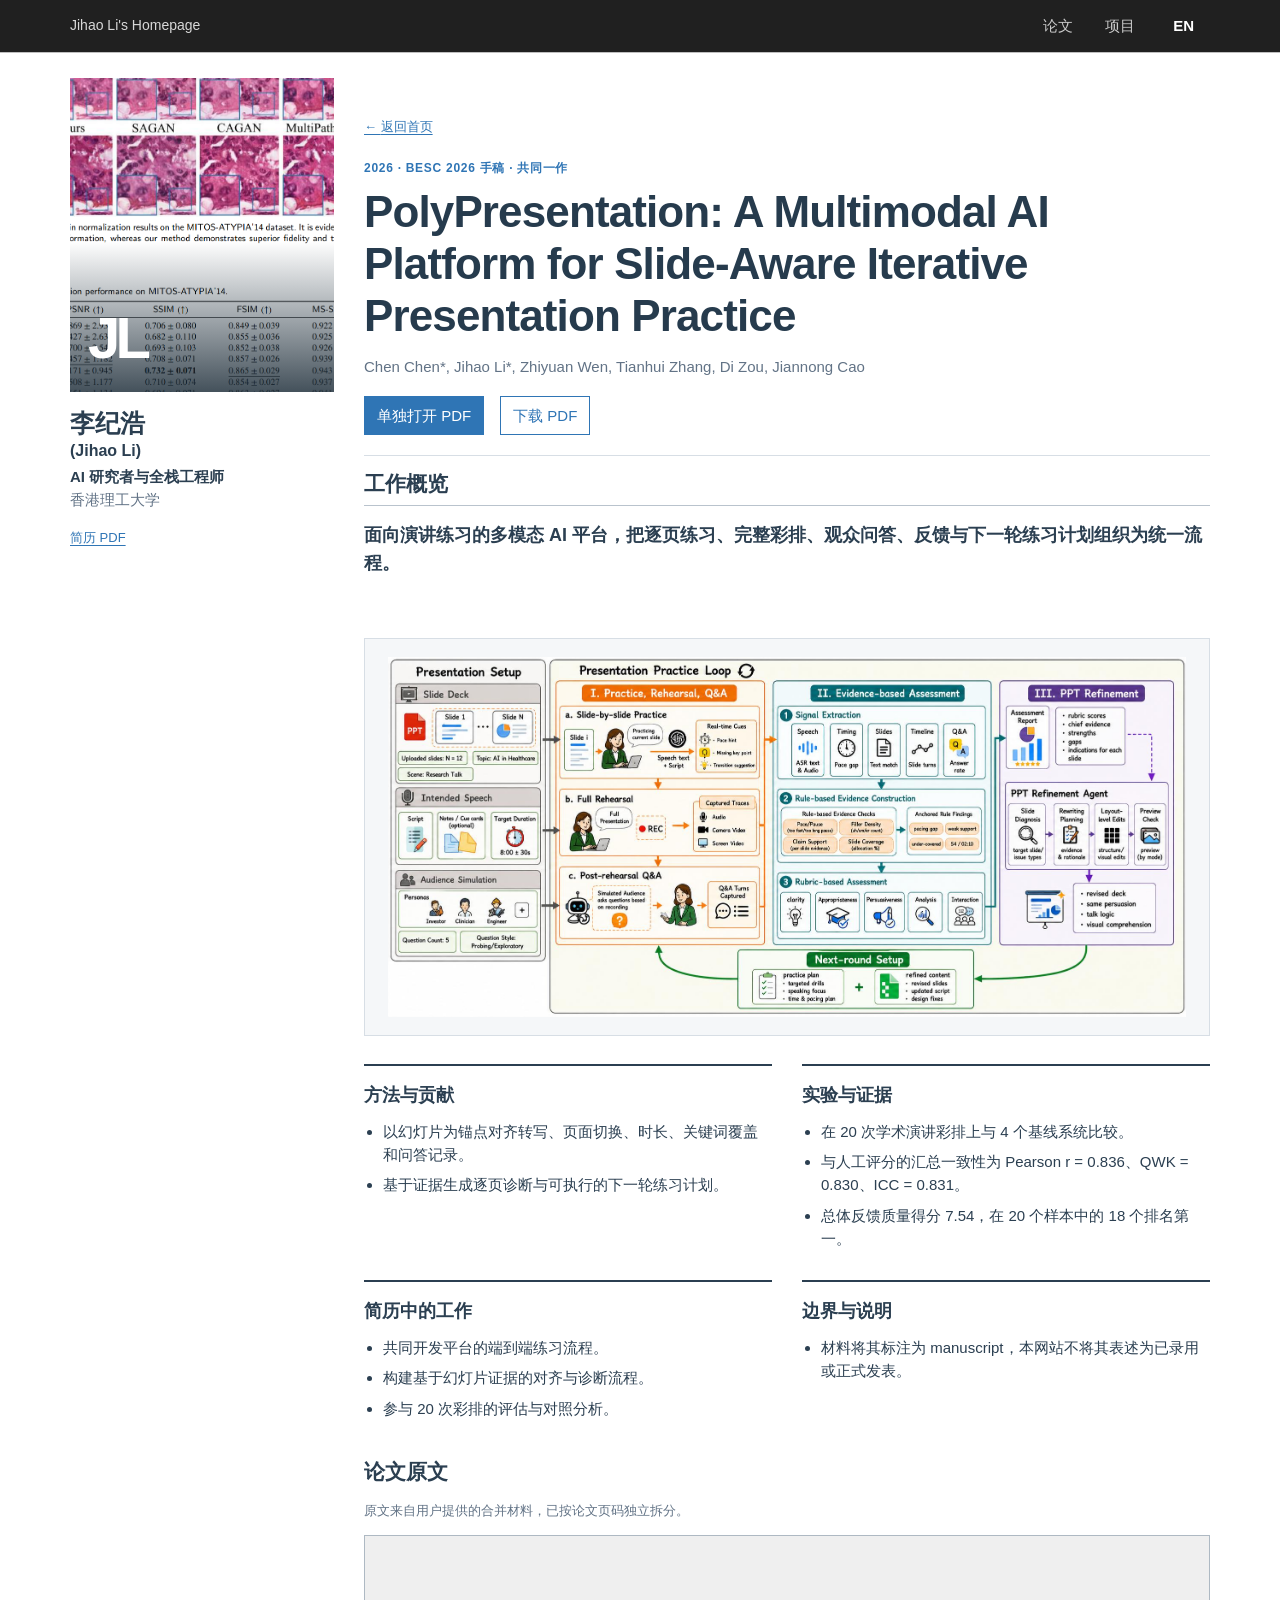
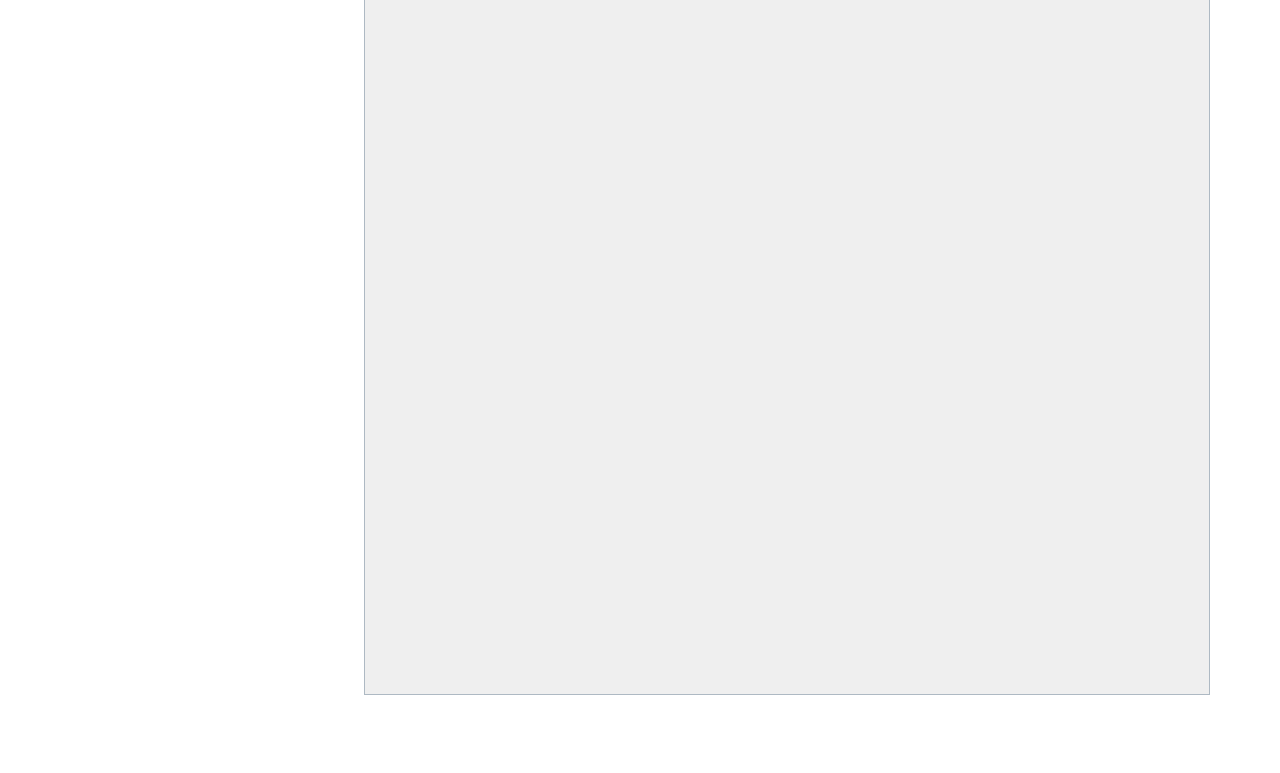
==== paper.html @ 031922b3 "feat: publish bilingual academic resume site" ====
<!doctype html><html lang="zh-CN"><head><meta charset="UTF-8"/><meta name="viewport" content="width=device-width,initial-scale=1.0"/><title>Paper | Jihao Li</title><link rel="stylesheet" href="./styles.css"/><script src="./data.js" defer></script><script src="./script.js" defer></script><script src="./details.js" defer></script></head><body data-page="paper"><header class="topbar"><nav class="nav-shell"><a class="site-name" href="./index.html">Jihao Li's Homepage</a><div class="nav-links"><a href="./index.html#publications" data-i18n="nav.publications">论文</a><a href="./index.html#projects" data-i18n="nav.projects">项目</a><button class="language-toggle" type="button" data-lang-toggle>EN</button></div></nav></header><div class="page-shell"><aside class="profile-column"><div class="portrait-research"><img src="./assets/stain-normalization-comparison.png" alt="Histopathology image comparison"/><span>JL</span></div><h1>李纪浩 <span>(Jihao Li)</span></h1><p class="profile-role" data-i18n="profile.role">AI 研究者与全栈工程师</p><p class="profile-affiliation" data-i18n="profile.affiliation">香港理工大学</p><div class="profile-downloads"><a href="./downloads/Jihao-Li-Resume.pdf" target="_blank" data-i18n="profile.resume">简历 PDF</a></div></aside><main class="content-column" id="content"><header class="detail-header"><a class="back-link" href="./index.html#publications">← <span data-i18n="common.back">返回首页</span></a><p class="detail-kicker" data-detail-status></p><h1 data-detail-title></h1><p class="detail-meta" data-detail-authors></p><div class="detail-actions"><a data-detail-pdf target="_blank" data-i18n="common.openPdf">单独打开 PDF</a><a data-detail-pdf download data-i18n="common.downloadPdf">下载 PDF</a></div></header><section class="content-section"><h2 data-i18n="detail.overview">工作概览</h2><p class="intro-lead" data-detail-overview></p></section><figure class="detail-visual"><img data-detail-image alt="Research figure"/></figure><div class="detail-grid"><section class="detail-block"><h2 data-i18n="detail.contribution">方法与贡献</h2><ul data-detail-list="contribution"></ul></section><section class="detail-block"><h2 data-i18n="detail.evidence">实验与证据</h2><ul data-detail-list="evidence"></ul></section><section class="detail-block"><h2 data-i18n="detail.role">简历中的工作</h2><ul data-detail-list="role"></ul></section><section class="detail-block"><h2 data-i18n="detail.limits">边界与说明</h2><ul data-detail-list="limits"></ul></section></div><section class="pdf-section"><h2 data-i18n="common.original">论文原文</h2><p class="source-note" data-i18n="common.sourceNote">原文来自用户提供的合并材料，已按论文页码独立拆分。</p><iframe class="pdf-frame" data-detail-pdf-frame title="Original paper PDF"></iframe></section></main></div></body></html>
---- styles.css ----
:root { --nav:#202020; --ink:#2b3f51; --muted:#627386; --blue:#2f75b5; --blue-soft:#e9f2fa; --line:#d7dee5; --paper:#fff; --soft:#f5f7f9; --page:min(1140px,calc(100vw - 40px)); --sans:"Avenir Next","Helvetica Neue","PingFang SC",Arial,sans-serif; }
*{box-sizing:border-box} html{scroll-behavior:smooth} body{margin:0;color:var(--ink);background:var(--paper);font-family:var(--sans);font-size:15px;line-height:1.55;-webkit-font-smoothing:antialiased} a{color:var(--blue);text-underline-offset:3px} a:hover{color:#1d4f7d} img{display:block;max-width:100%} button{font:inherit}:focus-visible{outline:3px solid #72b3e8;outline-offset:3px}
.skip-link{position:fixed;z-index:100;left:12px;top:8px;padding:8px 12px;color:white;background:var(--nav);transform:translateY(-150%)}.skip-link:focus{transform:translateY(0)}
.topbar{position:sticky;z-index:20;top:0;color:#eee;background:var(--nav);box-shadow:0 1px 0 rgba(0,0,0,.25)}.nav-shell{width:var(--page);min-height:52px;margin:0 auto;display:flex;align-items:center;justify-content:space-between;gap:28px}.site-name{color:#d8d8d8;text-decoration:none;font-size:14px}.nav-links{display:flex;align-items:stretch;min-height:52px}.nav-links a,.language-toggle{display:inline-flex;align-items:center;padding:0 16px;border:0;color:#c9c9c9;background:transparent;text-decoration:none;cursor:pointer}.nav-links a:hover,.language-toggle:hover{color:#fff;background:#101010}.language-toggle{margin-left:6px;color:#fff;font-weight:700}
.page-shell{width:var(--page);margin:0 auto;display:grid;grid-template-columns:264px minmax(0,1fr);gap:30px;padding:26px 0 72px}.profile-column{position:sticky;top:78px;align-self:start}.portrait-research{position:relative;height:314px;overflow:hidden;background:#e9d8df}.portrait-research:after{content:"";position:absolute;inset:0;background:linear-gradient(180deg,transparent 52%,rgba(27,43,55,.82))}.portrait-research img{width:100%;height:100%;object-fit:cover;transform:scale(1.35)}.portrait-research span{position:absolute;z-index:1;left:18px;bottom:9px;color:#fff;font-size:58px;font-weight:800;letter-spacing:-.08em}.profile-column h1{margin:16px 0 5px;font-size:25px;line-height:1.2}.profile-column h1 span{display:block;margin-top:3px;font-size:16px;font-weight:600}.profile-role,.profile-affiliation{margin:0}.profile-role{font-weight:600}.profile-affiliation{color:var(--muted)}.profile-contact{display:grid;gap:5px;margin-top:17px}.profile-contact a{color:var(--ink);text-decoration:none;font-size:13px;overflow-wrap:anywhere}.profile-contact a:hover{color:var(--blue)}.profile-downloads{display:flex;flex-wrap:wrap;gap:10px 14px;margin-top:16px}.profile-downloads a{font-size:13px}
.content-column{min-width:0}.content-section{padding:15px 0 24px;scroll-margin-top:68px}.content-section h2{margin:0 0 16px;padding-bottom:9px;border-bottom:1px solid #b9c3cd;font-size:21px;line-height:1.2}.content-section p{margin:8px 0}.intro-section{padding-top:42px}.intro-lead{font-size:18px;font-weight:650}.education-list{margin:0;padding-left:19px}.education-list li{position:relative;padding:4px 110px 12px 3px}.education-list strong,.education-list span,.education-list small{display:block}.education-list span{margin-top:2px}.education-list small{margin-top:3px;color:var(--muted)}.education-list time{position:absolute;right:0;top:4px;color:var(--muted);font-weight:700}
.academic-timeline{position:relative;margin-left:2px}.academic-timeline:before{content:"";position:absolute;left:4px;top:8px;bottom:8px;width:2px;background:#dce8f2}.publication-item,.work-item{position:relative;display:grid;grid-template-columns:120px minmax(0,1fr);gap:20px;padding:10px 0 22px 20px}.publication-item:before,.work-item:before{content:"";position:absolute;left:0;top:17px;width:8px;height:8px;border:2px solid var(--blue);border-radius:50%;background:#fff}.publication-meta{display:flex;flex-direction:column;gap:2px;padding-top:1px;color:var(--muted);font-size:11px;letter-spacing:.04em;text-transform:uppercase}.publication-meta strong{color:#60758a;font-size:13px}.publication-meta span{width:max-content;padding:1px 5px;border-radius:4px;color:#315a7d;background:var(--blue-soft);font-weight:700}.publication-item h3,.work-item h3,.project-list h3{margin:1px 0 3px;font-size:15px;line-height:1.42}.publication-item h3 a,.work-item h3 a,.project-list h3 a{text-decoration:none}.authors{margin-top:0!important}.entry-links{display:flex;flex-wrap:wrap;gap:5px 14px;margin-top:4px!important}.entry-links a{font-size:13px}
.project-list{display:grid;gap:22px}.project-list article{display:grid;grid-template-columns:156px minmax(0,1fr);gap:20px;align-items:start}.project-list img,.project-mark{width:156px;height:96px;object-fit:contain;padding:8px;border:1px solid var(--line);background:#fff}.project-mark{display:grid;place-items:center;color:#fff;background:var(--ink);font-size:23px;font-weight:800;letter-spacing:.08em}.project-list p{color:var(--muted)}.skill-table{margin:0}.skill-table div{display:grid;grid-template-columns:140px 1fr;padding:9px 0;border-bottom:1px solid #edf0f3}.skill-table dt{font-weight:700}.skill-table dd{margin:0;color:var(--muted)}footer{display:flex;justify-content:space-between;padding-top:26px;border-top:1px solid var(--line);color:var(--muted);font-size:12px}
.detail-header{padding:36px 0 20px;border-bottom:1px solid var(--line)}.back-link{font-size:13px}.detail-kicker{margin:22px 0 8px;color:var(--blue);font-size:12px;font-weight:800;letter-spacing:.06em;text-transform:uppercase}.detail-header h1{margin:0;color:#263b4d;font-size:clamp(28px,4.2vw,44px);line-height:1.18;letter-spacing:-.02em}.detail-meta{margin-top:13px;color:var(--muted)}.detail-actions{display:flex;flex-wrap:wrap;gap:10px 16px;margin-top:18px}.detail-actions a{padding:7px 12px;border:1px solid var(--blue);text-decoration:none}.detail-actions a:first-child{color:#fff;background:var(--blue)}.detail-grid{display:grid;grid-template-columns:1fr 1fr;gap:30px;margin-top:26px}.detail-block{padding-top:16px;border-top:2px solid var(--ink)}.detail-block h2{margin:0 0 10px;font-size:18px}.detail-block ul{margin:0;padding-left:19px}.detail-block li+li{margin-top:7px}.detail-visual{margin:28px 0;padding:18px;border:1px solid var(--line);background:var(--soft)}.detail-visual img{width:100%;max-height:360px;object-fit:contain}.pdf-section{margin-top:36px}.pdf-section h2{margin-bottom:12px;font-size:21px}.pdf-frame{width:100%;height:760px;border:1px solid #aeb9c3;background:#efefef}.source-note{color:var(--muted);font-size:13px}.work-facts{display:grid;gap:0;margin-top:22px}.work-facts div{display:grid;grid-template-columns:145px 1fr;padding:10px 0;border-bottom:1px solid var(--line)}.work-facts dt{font-weight:700}.work-facts dd{margin:0}
@media(max-width:780px){:root{--page:min(100% - 30px,680px)}.nav-shell{align-items:stretch}.site-name{display:flex;align-items:center}.nav-links a{display:none}.page-shell{grid-template-columns:1fr;gap:12px}.profile-column{position:static;display:grid;grid-template-columns:118px 1fr;column-gap:16px}.portrait-research{grid-row:span 5;height:156px}.portrait-research span{font-size:38px}.profile-column h1{margin-top:5px}.profile-contact{margin-top:8px}.profile-downloads{grid-column:2;margin-top:8px}.intro-section{padding-top:24px}.publication-item,.work-item{grid-template-columns:1fr;gap:5px}.publication-meta{flex-direction:row;align-items:center;gap:8px}.project-list article{grid-template-columns:110px minmax(0,1fr)}.project-list img,.project-mark{width:110px;height:82px}.detail-grid{grid-template-columns:1fr;gap:20px}.pdf-frame{height:600px}}
@media(max-width:520px){.site-name{font-size:12px}.language-toggle{padding:0 11px}.profile-column{grid-template-columns:92px 1fr}.portrait-research{height:124px}.profile-column h1{font-size:21px}.profile-contact,.profile-downloads{grid-column:1/-1}.education-list li{padding-right:0}.education-list time{position:static;display:block;margin-top:3px}.project-list article{grid-template-columns:1fr}.project-list img,.project-mark{width:100%;height:150px}.skill-table div,.work-facts div{grid-template-columns:1fr;gap:3px}footer{flex-direction:column;gap:4px}.pdf-frame{height:480px}}
@media(prefers-reduced-motion:reduce){html{scroll-behavior:auto}}
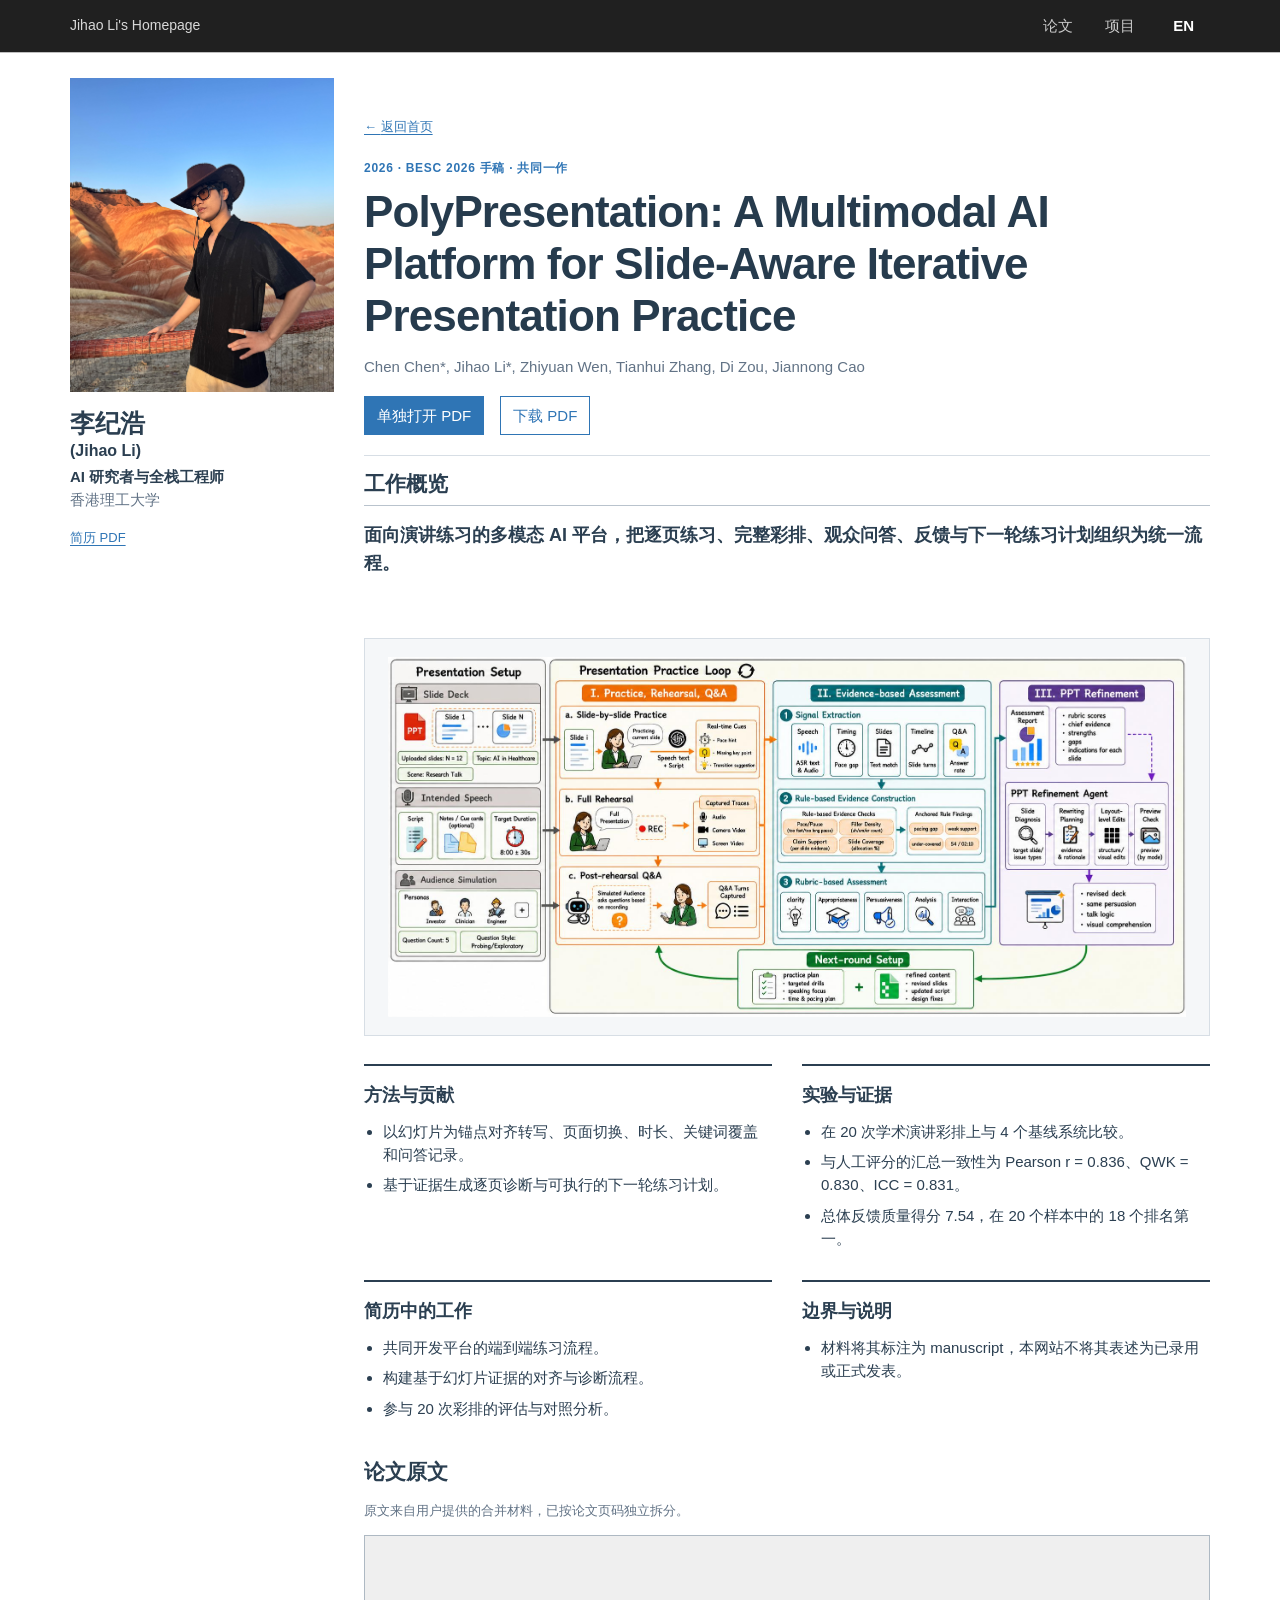
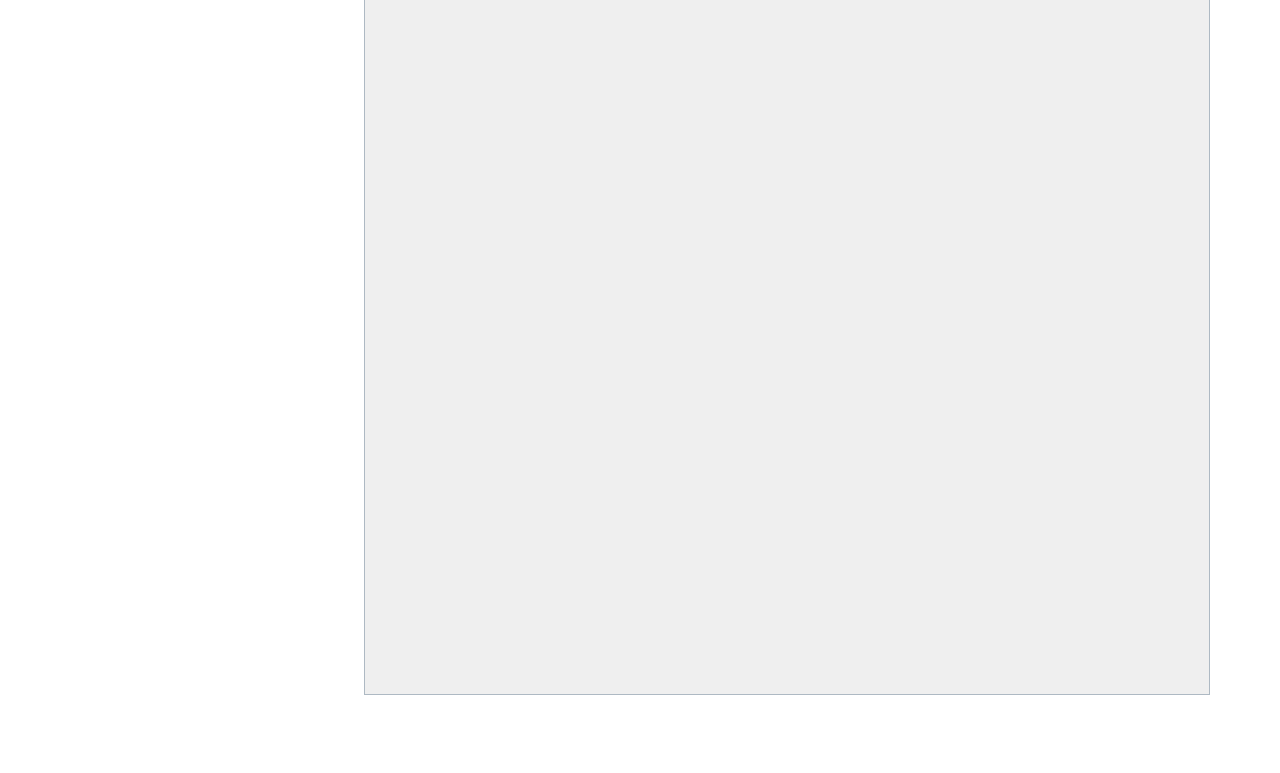
==== commit 472677b1: "feat: use profile photo across resume pages" ====
--- a/paper.html
+++ b/paper.html
@@ -1 +1 @@
-<!doctype html><html lang="zh-CN"><head><meta charset="UTF-8"/><meta name="viewport" content="width=device-width,initial-scale=1.0"/><title>Paper | Jihao Li</title><link rel="stylesheet" href="./styles.css"/><script src="./data.js" defer></script><script src="./script.js" defer></script><script src="./details.js" defer></script></head><body data-page="paper"><header class="topbar"><nav class="nav-shell"><a class="site-name" href="./index.html">Jihao Li's Homepage</a><div class="nav-links"><a href="./index.html#publications" data-i18n="nav.publications">论文</a><a href="./index.html#projects" data-i18n="nav.projects">项目</a><button class="language-toggle" type="button" data-lang-toggle>EN</button></div></nav></header><div class="page-shell"><aside class="profile-column"><div class="portrait-research"><img src="./assets/stain-normalization-comparison.png" alt="Histopathology image comparison"/><span>JL</span></div><h1>李纪浩 <span>(Jihao Li)</span></h1><p class="profile-role" data-i18n="profile.role">AI 研究者与全栈工程师</p><p class="profile-affiliation" data-i18n="profile.affiliation">香港理工大学</p><div class="profile-downloads"><a href="./downloads/Jihao-Li-Resume.pdf" target="_blank" data-i18n="profile.resume">简历 PDF</a></div></aside><main class="content-column" id="content"><header class="detail-header"><a class="back-link" href="./index.html#publications">← <span data-i18n="common.back">返回首页</span></a><p class="detail-kicker" data-detail-status></p><h1 data-detail-title></h1><p class="detail-meta" data-detail-authors></p><div class="detail-actions"><a data-detail-pdf target="_blank" data-i18n="common.openPdf">单独打开 PDF</a><a data-detail-pdf download data-i18n="common.downloadPdf">下载 PDF</a></div></header><section class="content-section"><h2 data-i18n="detail.overview">工作概览</h2><p class="intro-lead" data-detail-overview></p></section><figure class="detail-visual"><img data-detail-image alt="Research figure"/></figure><div class="detail-grid"><section class="detail-block"><h2 data-i18n="detail.contribution">方法与贡献</h2><ul data-detail-list="contribution"></ul></section><section class="detail-block"><h2 data-i18n="detail.evidence">实验与证据</h2><ul data-detail-list="evidence"></ul></section><section class="detail-block"><h2 data-i18n="detail.role">简历中的工作</h2><ul data-detail-list="role"></ul></section><section class="detail-block"><h2 data-i18n="detail.limits">边界与说明</h2><ul data-detail-list="limits"></ul></section></div><section class="pdf-section"><h2 data-i18n="common.original">论文原文</h2><p class="source-note" data-i18n="common.sourceNote">原文来自用户提供的合并材料，已按论文页码独立拆分。</p><iframe class="pdf-frame" data-detail-pdf-frame title="Original paper PDF"></iframe></section></main></div></body></html>
+<!doctype html><html lang="zh-CN"><head><meta charset="UTF-8"/><meta name="viewport" content="width=device-width,initial-scale=1.0"/><title>Paper | Jihao Li</title><link rel="stylesheet" href="./styles.css"/><script src="./data.js" defer></script><script src="./script.js" defer></script><script src="./details.js" defer></script></head><body data-page="paper"><header class="topbar"><nav class="nav-shell"><a class="site-name" href="./index.html">Jihao Li's Homepage</a><div class="nav-links"><a href="./index.html#publications" data-i18n="nav.publications">论文</a><a href="./index.html#projects" data-i18n="nav.projects">项目</a><button class="language-toggle" type="button" data-lang-toggle>EN</button></div></nav></header><div class="page-shell"><aside class="profile-column"><div class="portrait-research"><img src="./assets/avatar.jpg" alt="Portrait of Jihao Li"/></div><h1>李纪浩 <span>(Jihao Li)</span></h1><p class="profile-role" data-i18n="profile.role">AI 研究者与全栈工程师</p><p class="profile-affiliation" data-i18n="profile.affiliation">香港理工大学</p><div class="profile-downloads"><a href="./downloads/Jihao-Li-Resume.pdf" target="_blank" data-i18n="profile.resume">简历 PDF</a></div></aside><main class="content-column" id="content"><header class="detail-header"><a class="back-link" href="./index.html#publications">← <span data-i18n="common.back">返回首页</span></a><p class="detail-kicker" data-detail-status></p><h1 data-detail-title></h1><p class="detail-meta" data-detail-authors></p><div class="detail-actions"><a data-detail-pdf target="_blank" data-i18n="common.openPdf">单独打开 PDF</a><a data-detail-pdf download data-i18n="common.downloadPdf">下载 PDF</a></div></header><section class="content-section"><h2 data-i18n="detail.overview">工作概览</h2><p class="intro-lead" data-detail-overview></p></section><figure class="detail-visual"><img data-detail-image alt="Research figure"/></figure><div class="detail-grid"><section class="detail-block"><h2 data-i18n="detail.contribution">方法与贡献</h2><ul data-detail-list="contribution"></ul></section><section class="detail-block"><h2 data-i18n="detail.evidence">实验与证据</h2><ul data-detail-list="evidence"></ul></section><section class="detail-block"><h2 data-i18n="detail.role">简历中的工作</h2><ul data-detail-list="role"></ul></section><section class="detail-block"><h2 data-i18n="detail.limits">边界与说明</h2><ul data-detail-list="limits"></ul></section></div><section class="pdf-section"><h2 data-i18n="common.original">论文原文</h2><p class="source-note" data-i18n="common.sourceNote">原文来自用户提供的合并材料，已按论文页码独立拆分。</p><iframe class="pdf-frame" data-detail-pdf-frame title="Original paper PDF"></iframe></section></main></div></body></html>
--- a/styles.css
+++ b/styles.css
@@ -2,11 +2,11 @@
 *{box-sizing:border-box} html{scroll-behavior:smooth} body{margin:0;color:var(--ink);background:var(--paper);font-family:var(--sans);font-size:15px;line-height:1.55;-webkit-font-smoothing:antialiased} a{color:var(--blue);text-underline-offset:3px} a:hover{color:#1d4f7d} img{display:block;max-width:100%} button{font:inherit}:focus-visible{outline:3px solid #72b3e8;outline-offset:3px}
 .skip-link{position:fixed;z-index:100;left:12px;top:8px;padding:8px 12px;color:white;background:var(--nav);transform:translateY(-150%)}.skip-link:focus{transform:translateY(0)}
 .topbar{position:sticky;z-index:20;top:0;color:#eee;background:var(--nav);box-shadow:0 1px 0 rgba(0,0,0,.25)}.nav-shell{width:var(--page);min-height:52px;margin:0 auto;display:flex;align-items:center;justify-content:space-between;gap:28px}.site-name{color:#d8d8d8;text-decoration:none;font-size:14px}.nav-links{display:flex;align-items:stretch;min-height:52px}.nav-links a,.language-toggle{display:inline-flex;align-items:center;padding:0 16px;border:0;color:#c9c9c9;background:transparent;text-decoration:none;cursor:pointer}.nav-links a:hover,.language-toggle:hover{color:#fff;background:#101010}.language-toggle{margin-left:6px;color:#fff;font-weight:700}
-.page-shell{width:var(--page);margin:0 auto;display:grid;grid-template-columns:264px minmax(0,1fr);gap:30px;padding:26px 0 72px}.profile-column{position:sticky;top:78px;align-self:start}.portrait-research{position:relative;height:314px;overflow:hidden;background:#e9d8df}.portrait-research:after{content:"";position:absolute;inset:0;background:linear-gradient(180deg,transparent 52%,rgba(27,43,55,.82))}.portrait-research img{width:100%;height:100%;object-fit:cover;transform:scale(1.35)}.portrait-research span{position:absolute;z-index:1;left:18px;bottom:9px;color:#fff;font-size:58px;font-weight:800;letter-spacing:-.08em}.profile-column h1{margin:16px 0 5px;font-size:25px;line-height:1.2}.profile-column h1 span{display:block;margin-top:3px;font-size:16px;font-weight:600}.profile-role,.profile-affiliation{margin:0}.profile-role{font-weight:600}.profile-affiliation{color:var(--muted)}.profile-contact{display:grid;gap:5px;margin-top:17px}.profile-contact a{color:var(--ink);text-decoration:none;font-size:13px;overflow-wrap:anywhere}.profile-contact a:hover{color:var(--blue)}.profile-downloads{display:flex;flex-wrap:wrap;gap:10px 14px;margin-top:16px}.profile-downloads a{font-size:13px}
+.page-shell{width:var(--page);margin:0 auto;display:grid;grid-template-columns:264px minmax(0,1fr);gap:30px;padding:26px 0 72px}.profile-column{position:sticky;top:78px;align-self:start}.portrait-research{position:relative;height:314px;overflow:hidden;background:#e8edf2}.portrait-research img{display:block;width:100%;height:100%;object-fit:cover;object-position:58% 48%}.profile-column h1{margin:16px 0 5px;font-size:25px;line-height:1.2}.profile-column h1 span{display:block;margin-top:3px;font-size:16px;font-weight:600}.profile-role,.profile-affiliation{margin:0}.profile-role{font-weight:600}.profile-affiliation{color:var(--muted)}.profile-contact{display:grid;gap:5px;margin-top:17px}.profile-contact a{color:var(--ink);text-decoration:none;font-size:13px;overflow-wrap:anywhere}.profile-contact a:hover{color:var(--blue)}.profile-downloads{display:flex;flex-wrap:wrap;gap:10px 14px;margin-top:16px}.profile-downloads a{font-size:13px}
 .content-column{min-width:0}.content-section{padding:15px 0 24px;scroll-margin-top:68px}.content-section h2{margin:0 0 16px;padding-bottom:9px;border-bottom:1px solid #b9c3cd;font-size:21px;line-height:1.2}.content-section p{margin:8px 0}.intro-section{padding-top:42px}.intro-lead{font-size:18px;font-weight:650}.education-list{margin:0;padding-left:19px}.education-list li{position:relative;padding:4px 110px 12px 3px}.education-list strong,.education-list span,.education-list small{display:block}.education-list span{margin-top:2px}.education-list small{margin-top:3px;color:var(--muted)}.education-list time{position:absolute;right:0;top:4px;color:var(--muted);font-weight:700}
 .academic-timeline{position:relative;margin-left:2px}.academic-timeline:before{content:"";position:absolute;left:4px;top:8px;bottom:8px;width:2px;background:#dce8f2}.publication-item,.work-item{position:relative;display:grid;grid-template-columns:120px minmax(0,1fr);gap:20px;padding:10px 0 22px 20px}.publication-item:before,.work-item:before{content:"";position:absolute;left:0;top:17px;width:8px;height:8px;border:2px solid var(--blue);border-radius:50%;background:#fff}.publication-meta{display:flex;flex-direction:column;gap:2px;padding-top:1px;color:var(--muted);font-size:11px;letter-spacing:.04em;text-transform:uppercase}.publication-meta strong{color:#60758a;font-size:13px}.publication-meta span{width:max-content;padding:1px 5px;border-radius:4px;color:#315a7d;background:var(--blue-soft);font-weight:700}.publication-item h3,.work-item h3,.project-list h3{margin:1px 0 3px;font-size:15px;line-height:1.42}.publication-item h3 a,.work-item h3 a,.project-list h3 a{text-decoration:none}.authors{margin-top:0!important}.entry-links{display:flex;flex-wrap:wrap;gap:5px 14px;margin-top:4px!important}.entry-links a{font-size:13px}
 .project-list{display:grid;gap:22px}.project-list article{display:grid;grid-template-columns:156px minmax(0,1fr);gap:20px;align-items:start}.project-list img,.project-mark{width:156px;height:96px;object-fit:contain;padding:8px;border:1px solid var(--line);background:#fff}.project-mark{display:grid;place-items:center;color:#fff;background:var(--ink);font-size:23px;font-weight:800;letter-spacing:.08em}.project-list p{color:var(--muted)}.skill-table{margin:0}.skill-table div{display:grid;grid-template-columns:140px 1fr;padding:9px 0;border-bottom:1px solid #edf0f3}.skill-table dt{font-weight:700}.skill-table dd{margin:0;color:var(--muted)}footer{display:flex;justify-content:space-between;padding-top:26px;border-top:1px solid var(--line);color:var(--muted);font-size:12px}
 .detail-header{padding:36px 0 20px;border-bottom:1px solid var(--line)}.back-link{font-size:13px}.detail-kicker{margin:22px 0 8px;color:var(--blue);font-size:12px;font-weight:800;letter-spacing:.06em;text-transform:uppercase}.detail-header h1{margin:0;color:#263b4d;font-size:clamp(28px,4.2vw,44px);line-height:1.18;letter-spacing:-.02em}.detail-meta{margin-top:13px;color:var(--muted)}.detail-actions{display:flex;flex-wrap:wrap;gap:10px 16px;margin-top:18px}.detail-actions a{padding:7px 12px;border:1px solid var(--blue);text-decoration:none}.detail-actions a:first-child{color:#fff;background:var(--blue)}.detail-grid{display:grid;grid-template-columns:1fr 1fr;gap:30px;margin-top:26px}.detail-block{padding-top:16px;border-top:2px solid var(--ink)}.detail-block h2{margin:0 0 10px;font-size:18px}.detail-block ul{margin:0;padding-left:19px}.detail-block li+li{margin-top:7px}.detail-visual{margin:28px 0;padding:18px;border:1px solid var(--line);background:var(--soft)}.detail-visual img{width:100%;max-height:360px;object-fit:contain}.pdf-section{margin-top:36px}.pdf-section h2{margin-bottom:12px;font-size:21px}.pdf-frame{width:100%;height:760px;border:1px solid #aeb9c3;background:#efefef}.source-note{color:var(--muted);font-size:13px}.work-facts{display:grid;gap:0;margin-top:22px}.work-facts div{display:grid;grid-template-columns:145px 1fr;padding:10px 0;border-bottom:1px solid var(--line)}.work-facts dt{font-weight:700}.work-facts dd{margin:0}
-@media(max-width:780px){:root{--page:min(100% - 30px,680px)}.nav-shell{align-items:stretch}.site-name{display:flex;align-items:center}.nav-links a{display:none}.page-shell{grid-template-columns:1fr;gap:12px}.profile-column{position:static;display:grid;grid-template-columns:118px 1fr;column-gap:16px}.portrait-research{grid-row:span 5;height:156px}.portrait-research span{font-size:38px}.profile-column h1{margin-top:5px}.profile-contact{margin-top:8px}.profile-downloads{grid-column:2;margin-top:8px}.intro-section{padding-top:24px}.publication-item,.work-item{grid-template-columns:1fr;gap:5px}.publication-meta{flex-direction:row;align-items:center;gap:8px}.project-list article{grid-template-columns:110px minmax(0,1fr)}.project-list img,.project-mark{width:110px;height:82px}.detail-grid{grid-template-columns:1fr;gap:20px}.pdf-frame{height:600px}}
+@media(max-width:780px){:root{--page:min(100% - 30px,680px)}.nav-shell{align-items:stretch}.site-name{display:flex;align-items:center}.nav-links a{display:none}.page-shell{grid-template-columns:1fr;gap:12px}.profile-column{position:static;display:grid;grid-template-columns:118px 1fr;column-gap:16px}.portrait-research{grid-row:span 5;height:156px}.profile-column h1{margin-top:5px}.profile-contact{margin-top:8px}.profile-downloads{grid-column:2;margin-top:8px}.intro-section{padding-top:24px}.publication-item,.work-item{grid-template-columns:1fr;gap:5px}.publication-meta{flex-direction:row;align-items:center;gap:8px}.project-list article{grid-template-columns:110px minmax(0,1fr)}.project-list img,.project-mark{width:110px;height:82px}.detail-grid{grid-template-columns:1fr;gap:20px}.pdf-frame{height:600px}}
 @media(max-width:520px){.site-name{font-size:12px}.language-toggle{padding:0 11px}.profile-column{grid-template-columns:92px 1fr}.portrait-research{height:124px}.profile-column h1{font-size:21px}.profile-contact,.profile-downloads{grid-column:1/-1}.education-list li{padding-right:0}.education-list time{position:static;display:block;margin-top:3px}.project-list article{grid-template-columns:1fr}.project-list img,.project-mark{width:100%;height:150px}.skill-table div,.work-facts div{grid-template-columns:1fr;gap:3px}footer{flex-direction:column;gap:4px}.pdf-frame{height:480px}}
 @media(prefers-reduced-motion:reduce){html{scroll-behavior:auto}}
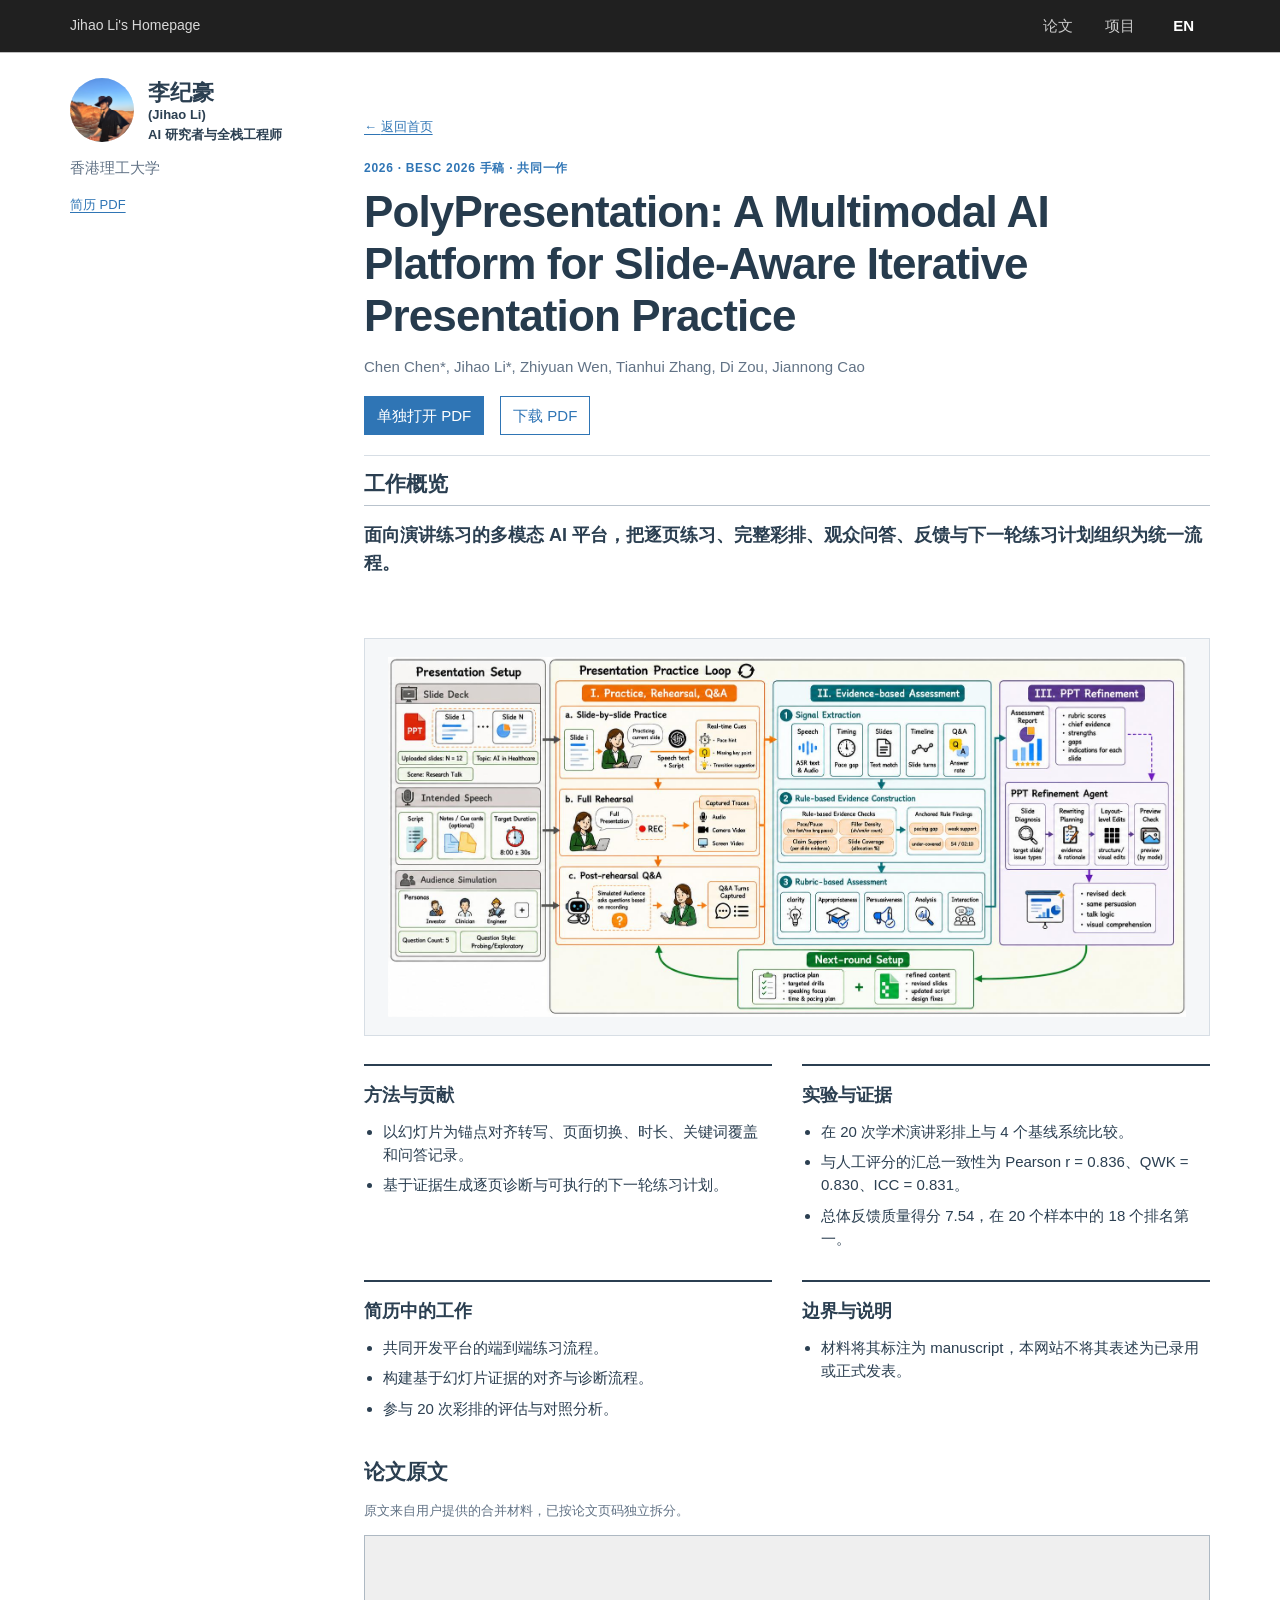
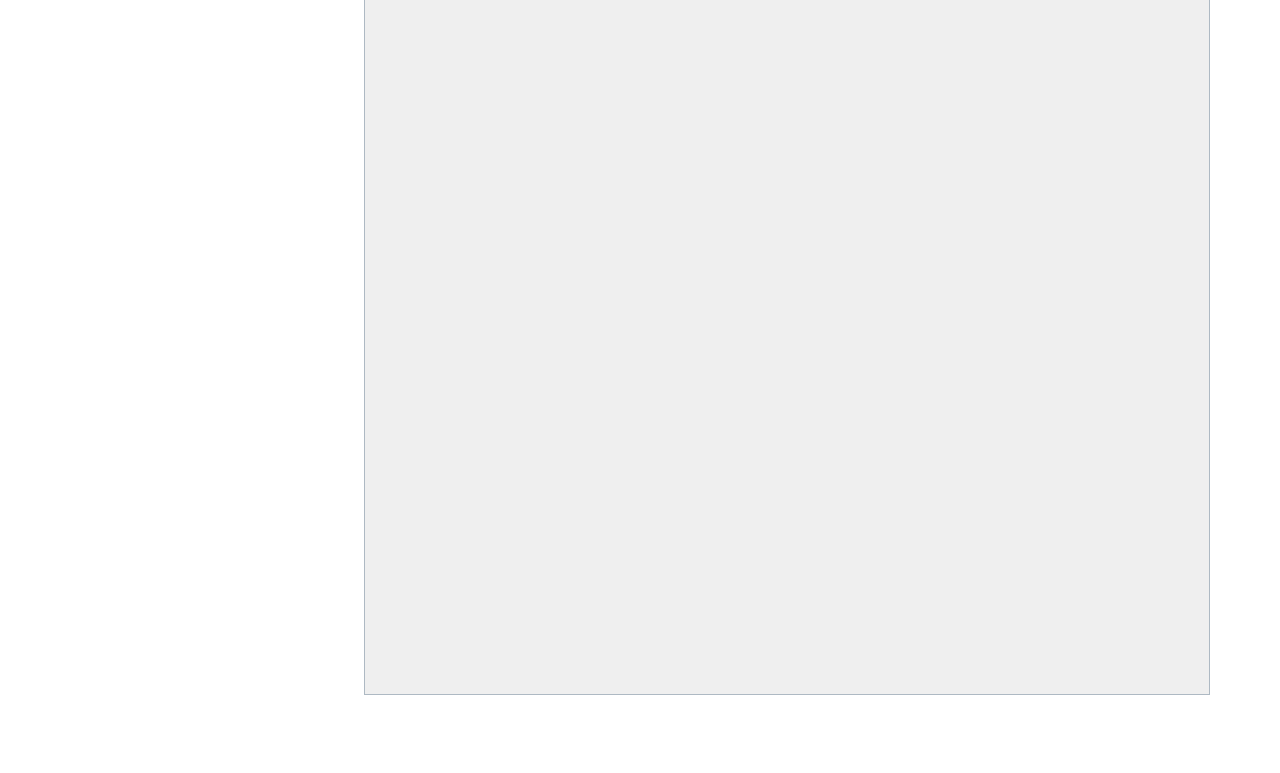
==== commit e28a7dc8: "fix: correct Chinese name" ====
--- a/paper.html
+++ b/paper.html
@@ -1 +1 @@
-<!doctype html><html lang="zh-CN"><head><meta charset="UTF-8"/><meta name="viewport" content="width=device-width,initial-scale=1.0"/><title>Paper | Jihao Li</title><link rel="stylesheet" href="./styles.css"/><script src="./data.js" defer></script><script src="./script.js" defer></script><script src="./details.js" defer></script></head><body data-page="paper"><header class="topbar"><nav class="nav-shell"><a class="site-name" href="./index.html">Jihao Li's Homepage</a><div class="nav-links"><a href="./index.html#publications" data-i18n="nav.publications">论文</a><a href="./index.html#projects" data-i18n="nav.projects">项目</a><button class="language-toggle" type="button" data-lang-toggle>EN</button></div></nav></header><div class="page-shell"><aside class="profile-column"><div class="portrait-research"><img src="./assets/avatar.jpg" alt="Portrait of Jihao Li"/></div><h1>李纪浩 <span>(Jihao Li)</span></h1><p class="profile-role" data-i18n="profile.role">AI 研究者与全栈工程师</p><p class="profile-affiliation" data-i18n="profile.affiliation">香港理工大学</p><div class="profile-downloads"><a href="./downloads/Jihao-Li-Resume.pdf" target="_blank" data-i18n="profile.resume">简历 PDF</a></div></aside><main class="content-column" id="content"><header class="detail-header"><a class="back-link" href="./index.html#publications">← <span data-i18n="common.back">返回首页</span></a><p class="detail-kicker" data-detail-status></p><h1 data-detail-title></h1><p class="detail-meta" data-detail-authors></p><div class="detail-actions"><a data-detail-pdf target="_blank" data-i18n="common.openPdf">单独打开 PDF</a><a data-detail-pdf download data-i18n="common.downloadPdf">下载 PDF</a></div></header><section class="content-section"><h2 data-i18n="detail.overview">工作概览</h2><p class="intro-lead" data-detail-overview></p></section><figure class="detail-visual"><img data-detail-image alt="Research figure"/></figure><div class="detail-grid"><section class="detail-block"><h2 data-i18n="detail.contribution">方法与贡献</h2><ul data-detail-list="contribution"></ul></section><section class="detail-block"><h2 data-i18n="detail.evidence">实验与证据</h2><ul data-detail-list="evidence"></ul></section><section class="detail-block"><h2 data-i18n="detail.role">简历中的工作</h2><ul data-detail-list="role"></ul></section><section class="detail-block"><h2 data-i18n="detail.limits">边界与说明</h2><ul data-detail-list="limits"></ul></section></div><section class="pdf-section"><h2 data-i18n="common.original">论文原文</h2><p class="source-note" data-i18n="common.sourceNote">原文来自用户提供的合并材料，已按论文页码独立拆分。</p><iframe class="pdf-frame" data-detail-pdf-frame title="Original paper PDF"></iframe></section></main></div></body></html>
+<!doctype html><html lang="zh-CN"><head><meta charset="UTF-8"/><meta name="viewport" content="width=device-width,initial-scale=1.0"/><title>Paper | Jihao Li</title><link rel="stylesheet" href="./styles.css"/><script src="./data.js" defer></script><script src="./script.js" defer></script><script src="./details.js" defer></script></head><body data-page="paper"><header class="topbar"><nav class="nav-shell"><a class="site-name" href="./index.html">Jihao Li's Homepage</a><div class="nav-links"><a href="./index.html#publications" data-i18n="nav.publications">论文</a><a href="./index.html#projects" data-i18n="nav.projects">项目</a><button class="language-toggle" type="button" data-lang-toggle>EN</button></div></nav></header><div class="page-shell"><aside class="profile-column"><div class="portrait-research"><img src="./assets/avatar.jpg" alt="Portrait of Jihao Li"/></div><h1>李纪豪 <span>(Jihao Li)</span></h1><p class="profile-role" data-i18n="profile.role">AI 研究者与全栈工程师</p><p class="profile-affiliation" data-i18n="profile.affiliation">香港理工大学</p><div class="profile-downloads"><a href="./downloads/Jihao-Li-Resume.pdf" target="_blank" data-i18n="profile.resume">简历 PDF</a></div></aside><main class="content-column" id="content"><header class="detail-header"><a class="back-link" href="./index.html#publications">← <span data-i18n="common.back">返回首页</span></a><p class="detail-kicker" data-detail-status></p><h1 data-detail-title></h1><p class="detail-meta" data-detail-authors></p><div class="detail-actions"><a data-detail-pdf target="_blank" data-i18n="common.openPdf">单独打开 PDF</a><a data-detail-pdf download data-i18n="common.downloadPdf">下载 PDF</a></div></header><section class="content-section"><h2 data-i18n="detail.overview">工作概览</h2><p class="intro-lead" data-detail-overview></p></section><figure class="detail-visual"><img data-detail-image alt="Research figure"/></figure><div class="detail-grid"><section class="detail-block"><h2 data-i18n="detail.contribution">方法与贡献</h2><ul data-detail-list="contribution"></ul></section><section class="detail-block"><h2 data-i18n="detail.evidence">实验与证据</h2><ul data-detail-list="evidence"></ul></section><section class="detail-block"><h2 data-i18n="detail.role">简历中的工作</h2><ul data-detail-list="role"></ul></section><section class="detail-block"><h2 data-i18n="detail.limits">边界与说明</h2><ul data-detail-list="limits"></ul></section></div><section class="pdf-section"><h2 data-i18n="common.original">论文原文</h2><p class="source-note" data-i18n="common.sourceNote">原文来自用户提供的合并材料，已按论文页码独立拆分。</p><iframe class="pdf-frame" data-detail-pdf-frame title="Original paper PDF"></iframe></section></main></div></body></html>
--- a/styles.css
+++ b/styles.css
@@ -2,11 +2,12 @@
 *{box-sizing:border-box} html{scroll-behavior:smooth} body{margin:0;color:var(--ink);background:var(--paper);font-family:var(--sans);font-size:15px;line-height:1.55;-webkit-font-smoothing:antialiased} a{color:var(--blue);text-underline-offset:3px} a:hover{color:#1d4f7d} img{display:block;max-width:100%} button{font:inherit}:focus-visible{outline:3px solid #72b3e8;outline-offset:3px}
 .skip-link{position:fixed;z-index:100;left:12px;top:8px;padding:8px 12px;color:white;background:var(--nav);transform:translateY(-150%)}.skip-link:focus{transform:translateY(0)}
 .topbar{position:sticky;z-index:20;top:0;color:#eee;background:var(--nav);box-shadow:0 1px 0 rgba(0,0,0,.25)}.nav-shell{width:var(--page);min-height:52px;margin:0 auto;display:flex;align-items:center;justify-content:space-between;gap:28px}.site-name{color:#d8d8d8;text-decoration:none;font-size:14px}.nav-links{display:flex;align-items:stretch;min-height:52px}.nav-links a,.language-toggle{display:inline-flex;align-items:center;padding:0 16px;border:0;color:#c9c9c9;background:transparent;text-decoration:none;cursor:pointer}.nav-links a:hover,.language-toggle:hover{color:#fff;background:#101010}.language-toggle{margin-left:6px;color:#fff;font-weight:700}
-.page-shell{width:var(--page);margin:0 auto;display:grid;grid-template-columns:264px minmax(0,1fr);gap:30px;padding:26px 0 72px}.profile-column{position:sticky;top:78px;align-self:start}.portrait-research{position:relative;height:314px;overflow:hidden;background:#e8edf2}.portrait-research img{display:block;width:100%;height:100%;object-fit:cover;object-position:58% 48%}.profile-column h1{margin:16px 0 5px;font-size:25px;line-height:1.2}.profile-column h1 span{display:block;margin-top:3px;font-size:16px;font-weight:600}.profile-role,.profile-affiliation{margin:0}.profile-role{font-weight:600}.profile-affiliation{color:var(--muted)}.profile-contact{display:grid;gap:5px;margin-top:17px}.profile-contact a{color:var(--ink);text-decoration:none;font-size:13px;overflow-wrap:anywhere}.profile-contact a:hover{color:var(--blue)}.profile-downloads{display:flex;flex-wrap:wrap;gap:10px 14px;margin-top:16px}.profile-downloads a{font-size:13px}
+.page-shell{width:var(--page);margin:0 auto;display:grid;grid-template-columns:264px minmax(0,1fr);gap:30px;padding:26px 0 72px}.profile-column{position:sticky;top:78px;align-self:start;display:grid;grid-template-columns:64px minmax(0,1fr);column-gap:14px}.portrait-research{position:relative;grid-row:1/span 2;width:64px;height:64px;overflow:hidden;border-radius:50%;background:#e8edf2}.portrait-research img{display:block;width:100%;height:100%;object-fit:cover;object-position:58% 34%}.profile-column h1{grid-column:2;margin:2px 0 3px;font-size:22px;line-height:1.15}.profile-column h1 span{display:block;margin-top:3px;font-size:13px;font-weight:600}.profile-role,.profile-affiliation{margin:0}.profile-role{grid-column:2;font-size:13px;font-weight:600;line-height:1.35}.profile-affiliation,.profile-contact,.profile-downloads{grid-column:1/-1}.profile-affiliation{margin-top:12px;color:var(--muted)}.profile-contact{display:grid;gap:5px;margin-top:17px}.profile-contact a{color:var(--ink);text-decoration:none;font-size:13px;overflow-wrap:anywhere}.profile-contact a:hover{color:var(--blue)}.profile-downloads{display:flex;flex-wrap:wrap;gap:10px 14px;margin-top:16px}.profile-downloads a{font-size:13px}
 .content-column{min-width:0}.content-section{padding:15px 0 24px;scroll-margin-top:68px}.content-section h2{margin:0 0 16px;padding-bottom:9px;border-bottom:1px solid #b9c3cd;font-size:21px;line-height:1.2}.content-section p{margin:8px 0}.intro-section{padding-top:42px}.intro-lead{font-size:18px;font-weight:650}.education-list{margin:0;padding-left:19px}.education-list li{position:relative;padding:4px 110px 12px 3px}.education-list strong,.education-list span,.education-list small{display:block}.education-list span{margin-top:2px}.education-list small{margin-top:3px;color:var(--muted)}.education-list time{position:absolute;right:0;top:4px;color:var(--muted);font-weight:700}
 .academic-timeline{position:relative;margin-left:2px}.academic-timeline:before{content:"";position:absolute;left:4px;top:8px;bottom:8px;width:2px;background:#dce8f2}.publication-item,.work-item{position:relative;display:grid;grid-template-columns:120px minmax(0,1fr);gap:20px;padding:10px 0 22px 20px}.publication-item:before,.work-item:before{content:"";position:absolute;left:0;top:17px;width:8px;height:8px;border:2px solid var(--blue);border-radius:50%;background:#fff}.publication-meta{display:flex;flex-direction:column;gap:2px;padding-top:1px;color:var(--muted);font-size:11px;letter-spacing:.04em;text-transform:uppercase}.publication-meta strong{color:#60758a;font-size:13px}.publication-meta span{width:max-content;padding:1px 5px;border-radius:4px;color:#315a7d;background:var(--blue-soft);font-weight:700}.publication-item h3,.work-item h3,.project-list h3{margin:1px 0 3px;font-size:15px;line-height:1.42}.publication-item h3 a,.work-item h3 a,.project-list h3 a{text-decoration:none}.authors{margin-top:0!important}.entry-links{display:flex;flex-wrap:wrap;gap:5px 14px;margin-top:4px!important}.entry-links a{font-size:13px}
 .project-list{display:grid;gap:22px}.project-list article{display:grid;grid-template-columns:156px minmax(0,1fr);gap:20px;align-items:start}.project-list img,.project-mark{width:156px;height:96px;object-fit:contain;padding:8px;border:1px solid var(--line);background:#fff}.project-mark{display:grid;place-items:center;color:#fff;background:var(--ink);font-size:23px;font-weight:800;letter-spacing:.08em}.project-list p{color:var(--muted)}.skill-table{margin:0}.skill-table div{display:grid;grid-template-columns:140px 1fr;padding:9px 0;border-bottom:1px solid #edf0f3}.skill-table dt{font-weight:700}.skill-table dd{margin:0;color:var(--muted)}footer{display:flex;justify-content:space-between;padding-top:26px;border-top:1px solid var(--line);color:var(--muted);font-size:12px}
 .detail-header{padding:36px 0 20px;border-bottom:1px solid var(--line)}.back-link{font-size:13px}.detail-kicker{margin:22px 0 8px;color:var(--blue);font-size:12px;font-weight:800;letter-spacing:.06em;text-transform:uppercase}.detail-header h1{margin:0;color:#263b4d;font-size:clamp(28px,4.2vw,44px);line-height:1.18;letter-spacing:-.02em}.detail-meta{margin-top:13px;color:var(--muted)}.detail-actions{display:flex;flex-wrap:wrap;gap:10px 16px;margin-top:18px}.detail-actions a{padding:7px 12px;border:1px solid var(--blue);text-decoration:none}.detail-actions a:first-child{color:#fff;background:var(--blue)}.detail-grid{display:grid;grid-template-columns:1fr 1fr;gap:30px;margin-top:26px}.detail-block{padding-top:16px;border-top:2px solid var(--ink)}.detail-block h2{margin:0 0 10px;font-size:18px}.detail-block ul{margin:0;padding-left:19px}.detail-block li+li{margin-top:7px}.detail-visual{margin:28px 0;padding:18px;border:1px solid var(--line);background:var(--soft)}.detail-visual img{width:100%;max-height:360px;object-fit:contain}.pdf-section{margin-top:36px}.pdf-section h2{margin-bottom:12px;font-size:21px}.pdf-frame{width:100%;height:760px;border:1px solid #aeb9c3;background:#efefef}.source-note{color:var(--muted);font-size:13px}.work-facts{display:grid;gap:0;margin-top:22px}.work-facts div{display:grid;grid-template-columns:145px 1fr;padding:10px 0;border-bottom:1px solid var(--line)}.work-facts dt{font-weight:700}.work-facts dd{margin:0}
-@media(max-width:780px){:root{--page:min(100% - 30px,680px)}.nav-shell{align-items:stretch}.site-name{display:flex;align-items:center}.nav-links a{display:none}.page-shell{grid-template-columns:1fr;gap:12px}.profile-column{position:static;display:grid;grid-template-columns:118px 1fr;column-gap:16px}.portrait-research{grid-row:span 5;height:156px}.profile-column h1{margin-top:5px}.profile-contact{margin-top:8px}.profile-downloads{grid-column:2;margin-top:8px}.intro-section{padding-top:24px}.publication-item,.work-item{grid-template-columns:1fr;gap:5px}.publication-meta{flex-direction:row;align-items:center;gap:8px}.project-list article{grid-template-columns:110px minmax(0,1fr)}.project-list img,.project-mark{width:110px;height:82px}.detail-grid{grid-template-columns:1fr;gap:20px}.pdf-frame{height:600px}}
-@media(max-width:520px){.site-name{font-size:12px}.language-toggle{padding:0 11px}.profile-column{grid-template-columns:92px 1fr}.portrait-research{height:124px}.profile-column h1{font-size:21px}.profile-contact,.profile-downloads{grid-column:1/-1}.education-list li{padding-right:0}.education-list time{position:static;display:block;margin-top:3px}.project-list article{grid-template-columns:1fr}.project-list img,.project-mark{width:100%;height:150px}.skill-table div,.work-facts div{grid-template-columns:1fr;gap:3px}footer{flex-direction:column;gap:4px}.pdf-frame{height:480px}}
+.slides-body{min-height:100vh;color:#eef2f6;background:#101214}.slides-body .topbar{position:relative}.slides-nav-links{display:flex;align-items:stretch;min-height:52px}.slides-nav-links a,.slides-nav-links button{display:inline-flex;align-items:center;padding:0 16px;border:0;color:#d7dde3;background:transparent;text-decoration:none;cursor:pointer}.slides-nav-links a:hover,.slides-nav-links button:hover{color:#fff;background:#101010}.slide-page{width:min(1440px,calc(100vw - 40px));margin:0 auto;padding:24px 0 34px}.slide-heading{display:flex;align-items:center;justify-content:space-between;gap:20px;margin-bottom:14px}.slide-heading h1{margin:0;font-size:20px}.slide-download{color:#b8cee2;font-size:13px}.slide-stage{position:relative;display:grid;grid-template-columns:56px minmax(0,1fr) 56px;align-items:center;gap:14px}.slide-frame{position:relative;overflow:hidden;background:#000;box-shadow:0 12px 32px rgba(0,0,0,.35)}.slide-frame:before{content:"";display:block;padding-top:56.22%}.slide-frame img{position:absolute;inset:0;width:100%;height:100%;object-fit:contain}.slide-nav-button{display:grid;place-items:center;width:48px;height:48px;border:1px solid #56616b;border-radius:50%;color:#fff;background:transparent;font-size:28px;line-height:1;cursor:pointer}.slide-nav-button:hover{border-color:#fff;background:#23282d}.slide-nav-button:disabled{opacity:.3;cursor:not-allowed}.slide-status{margin:13px 0 12px;text-align:center;color:#b7c0c8;font-size:13px}.slide-thumbnails{display:flex;gap:10px;overflow-x:auto;padding:4px 2px 12px;scrollbar-color:#606b75 #20252a}.slide-thumbnail{flex:0 0 150px;padding:0;border:2px solid transparent;background:#1f2428;cursor:pointer}.slide-thumbnail img{width:100%;aspect-ratio:16/9;object-fit:cover;opacity:.62}.slide-thumbnail[aria-current="true"]{border-color:#72b3e8}.slide-thumbnail[aria-current="true"] img,.slide-thumbnail:hover img{opacity:1}
+@media(max-width:780px){:root{--page:min(100% - 30px,680px)}.nav-shell{align-items:stretch}.site-name{display:flex;align-items:center}.nav-links a{display:none}.page-shell{grid-template-columns:1fr;gap:12px}.profile-column{position:static;grid-template-columns:64px minmax(0,1fr);column-gap:14px}.profile-contact{margin-top:8px}.profile-downloads{margin-top:8px}.intro-section{padding-top:24px}.publication-item,.work-item{grid-template-columns:1fr;gap:5px}.publication-meta{flex-direction:row;align-items:center;gap:8px}.project-list article{grid-template-columns:110px minmax(0,1fr)}.project-list img,.project-mark{width:110px;height:82px}.detail-grid{grid-template-columns:1fr;gap:20px}.pdf-frame{height:600px}.slide-page{width:min(100% - 24px,720px);padding-top:16px}.slide-stage{grid-template-columns:1fr;gap:10px}.slide-nav-button{position:absolute;z-index:2;width:42px;height:42px;background:rgba(16,18,20,.8)}.slide-nav-button[data-slide-previous]{left:20px}.slide-nav-button[data-slide-next]{right:20px}.slide-thumbnail{flex-basis:116px}}
+@media(max-width:520px){.site-name{font-size:12px}.language-toggle{padding:0 11px}.profile-column{grid-template-columns:56px minmax(0,1fr);column-gap:12px}.portrait-research{width:56px;height:56px}.profile-column h1{font-size:20px}.education-list li{padding-right:0}.education-list time{position:static;display:block;margin-top:3px}.project-list article{grid-template-columns:1fr}.project-list img,.project-mark{width:100%;height:150px}.skill-table div,.work-facts div{grid-template-columns:1fr;gap:3px}footer{flex-direction:column;gap:4px}.pdf-frame{height:480px}.slides-nav-links a{display:none}.slide-page{width:100%;padding:12px 0 22px}.slide-heading{padding:0 12px}.slide-heading h1{font-size:17px}.slide-download{font-size:12px}.slide-status{margin:10px 0}.slide-thumbnails{padding-left:12px;padding-right:12px}.slide-thumbnail{flex-basis:104px}.slide-nav-button[data-slide-previous]{left:10px}.slide-nav-button[data-slide-next]{right:10px}}
 @media(prefers-reduced-motion:reduce){html{scroll-behavior:auto}}
